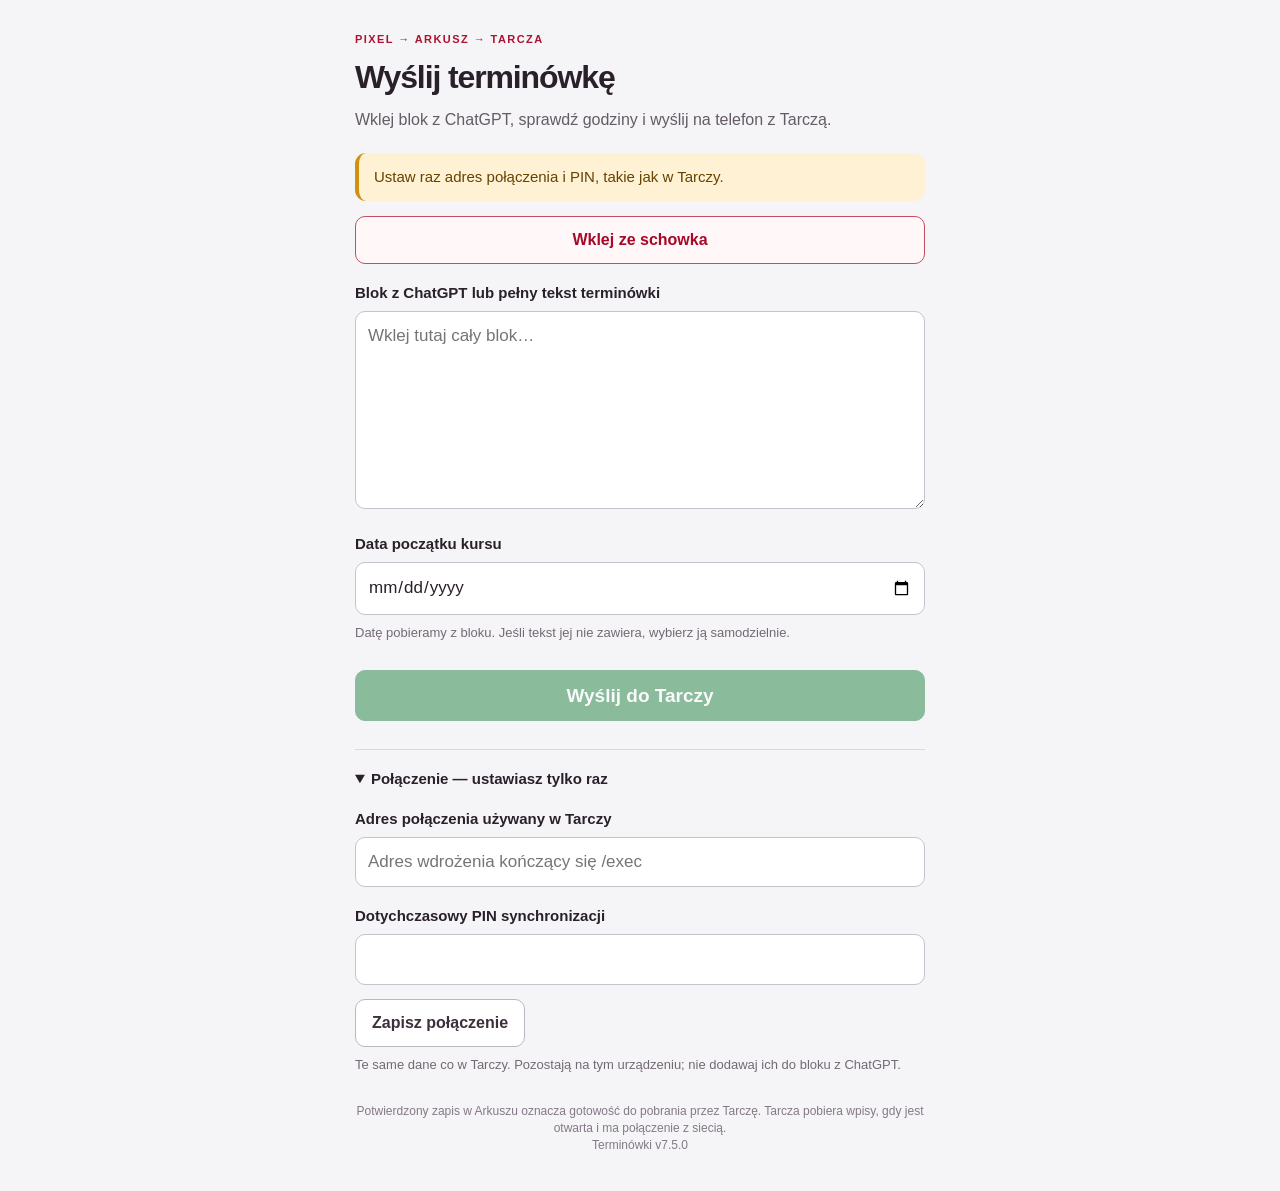
==== terminowki.html @ 328fa508 "feat: add no-hosting Pixel appointment sender v7.5.0" ====
<!DOCTYPE html>
<html lang="pl">
<head>
  <meta charset="UTF-8">
  <meta name="viewport" content="width=device-width, initial-scale=1">
  <meta name="theme-color" content="#b80f2b">
  <meta name="mobile-web-app-capable" content="yes">
  <title>Wyślij terminówkę do Tarczy</title>
  <link rel="manifest" href="manifest-terminowki.json">
  <link rel="icon" href="icon-192.png">
  <link rel="apple-touch-icon" href="icon-192.png">
  <link rel="stylesheet" href="appointments-paste.css?v=7.5.0">
</head>
<body>
  <main>
    <header><span class="eyebrow">PIXEL → ARKUSZ → TARCZA</span><h1>Wyślij terminówkę</h1><p>Wklej blok z ChatGPT, sprawdź godziny i wyślij na telefon z Tarczą.</p></header>
    <p id="pasteStatus" class="status" role="status">Gotowe do wklejenia. Ta strona obsługuje tylko terminówki.</p>
    <form id="pasteForm">
      <button id="pasteClipboard" type="button" class="paste-button">Wklej ze schowka</button>
      <label for="pasteText">Blok z ChatGPT lub pełny tekst terminówki</label>
      <textarea id="pasteText" rows="7" spellcheck="false" maxlength="100000" placeholder="Wklej tutaj cały blok…"></textarea>
      <label for="pasteDate">Data początku kursu</label><input id="pasteDate" type="date">
      <p class="hint">Datę pobieramy z bloku. Jeśli tekst jej nie zawiera, wybierz ją samodzielnie.</p>
      <section id="pastePreview" class="preview" hidden>
        <h2>Sprawdź przed wysłaniem</h2>
        <dl><div><dt>Początek zajętości</dt><dd id="previewStart"></dd></div><div><dt>Odbiór pasażera</dt><dd id="previewPickup"></dd></div><div><dt>Koniec zajętości</dt><dd id="previewEnd"></dd></div></dl>
        <pre id="previewText"></pre>
      </section>
      <button id="pasteSend" type="submit" class="send-button" disabled>Wyślij do Tarczy</button>
      <p id="pasteSendStatus" class="status" hidden aria-hidden="true"></p>
    </form>
    <section id="pasteQueueSection" class="queue" hidden><h2>Czeka na wysłanie</h2><ul id="pasteQueue"></ul><button id="pasteRetry" type="button">Ponów połączenie</button><p class="hint">Nie ma jeszcze potwierdzenia w Arkuszu. Otwórz tę stronę po odzyskaniu sieci.</p></section>
    <details id="pasteConnection"><summary>Połączenie — ustawiasz tylko raz</summary><form id="pasteSettings">
      <label for="connectionUrl">Adres połączenia używany w Tarczy</label><input id="connectionUrl" type="url" autocomplete="off" spellcheck="false" placeholder="Adres wdrożenia kończący się /exec">
      <label for="connectionPin">Dotychczasowy PIN synchronizacji</label><input id="connectionPin" type="password" autocomplete="off">
      <button type="submit">Zapisz połączenie</button><p class="hint">Te same dane co w Tarczy. Pozostają na tym urządzeniu; nie dodawaj ich do bloku z ChatGPT.</p>
    </form></details>
    <footer>Potwierdzony zapis w Arkuszu oznacza gotowość do pobrania przez Tarczę. Tarcza pobiera wpisy, gdy jest otwarta i ma połączenie z siecią.<br>Terminówki v7.5.0</footer>
  </main>
  <script src="appointments-core.js?v=7.5.0"></script><script src="appointments-paste.js?v=7.5.0"></script>
</body>
</html>
---- appointments-paste.css ----
/* Pixel appointment sender v7.5.0 */
:root{font-family:Arial,sans-serif;color:#29202a;background:#f5f4f7;line-height:1.45;color-scheme:light}
*{box-sizing:border-box}body{margin:0}main{width:min(100%,610px);margin:auto;padding:26px 20px 36px}header{margin-bottom:22px}.eyebrow{color:#ad1330;letter-spacing:.13em;font-size:11px;font-weight:800}h1{font-size:32px;letter-spacing:-.035em;line-height:1.15;margin:10px 0}header p{color:#645b64;margin:12px 0;font-size:16px}h2{font-size:18px;margin:0 0 12px}label{display:block;font-weight:700;font-size:15px;margin:18px 0 7px}input,textarea,button{font:inherit}input,textarea{width:100%;border:1px solid #c8c1cb;border-radius:10px;padding:12px;background:white;color:#29202a;font-size:17px}textarea{resize:vertical;min-height:170px}input:read-only{background:#eeebf0}button{border:1px solid #bdb5c0;border-radius:10px;min-height:48px;padding:11px 16px;cursor:pointer;font-weight:700;background:#fff;color:#3b303b;touch-action:manipulation}button:disabled{opacity:.5;cursor:default}button:focus-visible,input:focus-visible,textarea:focus-visible,summary:focus-visible{outline:3px solid #3479b9;outline-offset:3px}.paste-button{width:100%;color:#a50928;border:1px solid #c34f65;background:#fff7f8}.send-button{width:100%;margin-top:18px;background:#218341;border-color:#218341;color:#fff;font-size:19px}.status{border-radius:11px;padding:13px 15px;background:#eeebf1;border-left:4px solid #aaa0ae;font-size:15px}.status[data-kind=ok]{background:#e4f3e8;border-color:#23813f;color:#17582c}.status[data-kind=pending]{background:#fff1d3;border-color:#d29013;color:#654300}.status[data-kind=error]{background:#ffebee;border-color:#c62b42;color:#a00d26}.hint{font-size:13px;color:#746974;margin:9px 0}.preview{background:#fff;border:1px solid #e2d3d8;border-radius:13px;padding:17px;margin-top:20px}dl{margin:0}dl>div{display:flex;flex-wrap:wrap;justify-content:space-between;gap:4px 12px;padding:8px 0;border-bottom:1px solid #eee7ec}dt{color:#6d5e69;font-size:14px}dd{margin:0;font-weight:bold;color:#b10d2b;font-variant-numeric:tabular-nums;font-size:16px}pre{white-space:pre-wrap;overflow-wrap:anywhere;font:700 19px/1.5 Arial,sans-serif;color:#b10d2b;margin:18px 0 0}.queue{padding:16px;border:1px solid #dfbd72;border-radius:12px;background:#fff8e8;margin-top:20px}.queue ul{padding-left:22px}.queue li{margin:8px 0}details{border-top:1px solid #ddd6df;margin-top:28px;padding-top:18px}summary{cursor:pointer;font-weight:bold;font-size:15px}details button{margin-top:14px}footer{font-size:12px;color:#847986;margin-top:28px;text-align:center}[hidden]{display:none!important}@media(max-width:350px){main{padding:20px 14px}h1{font-size:29px}}
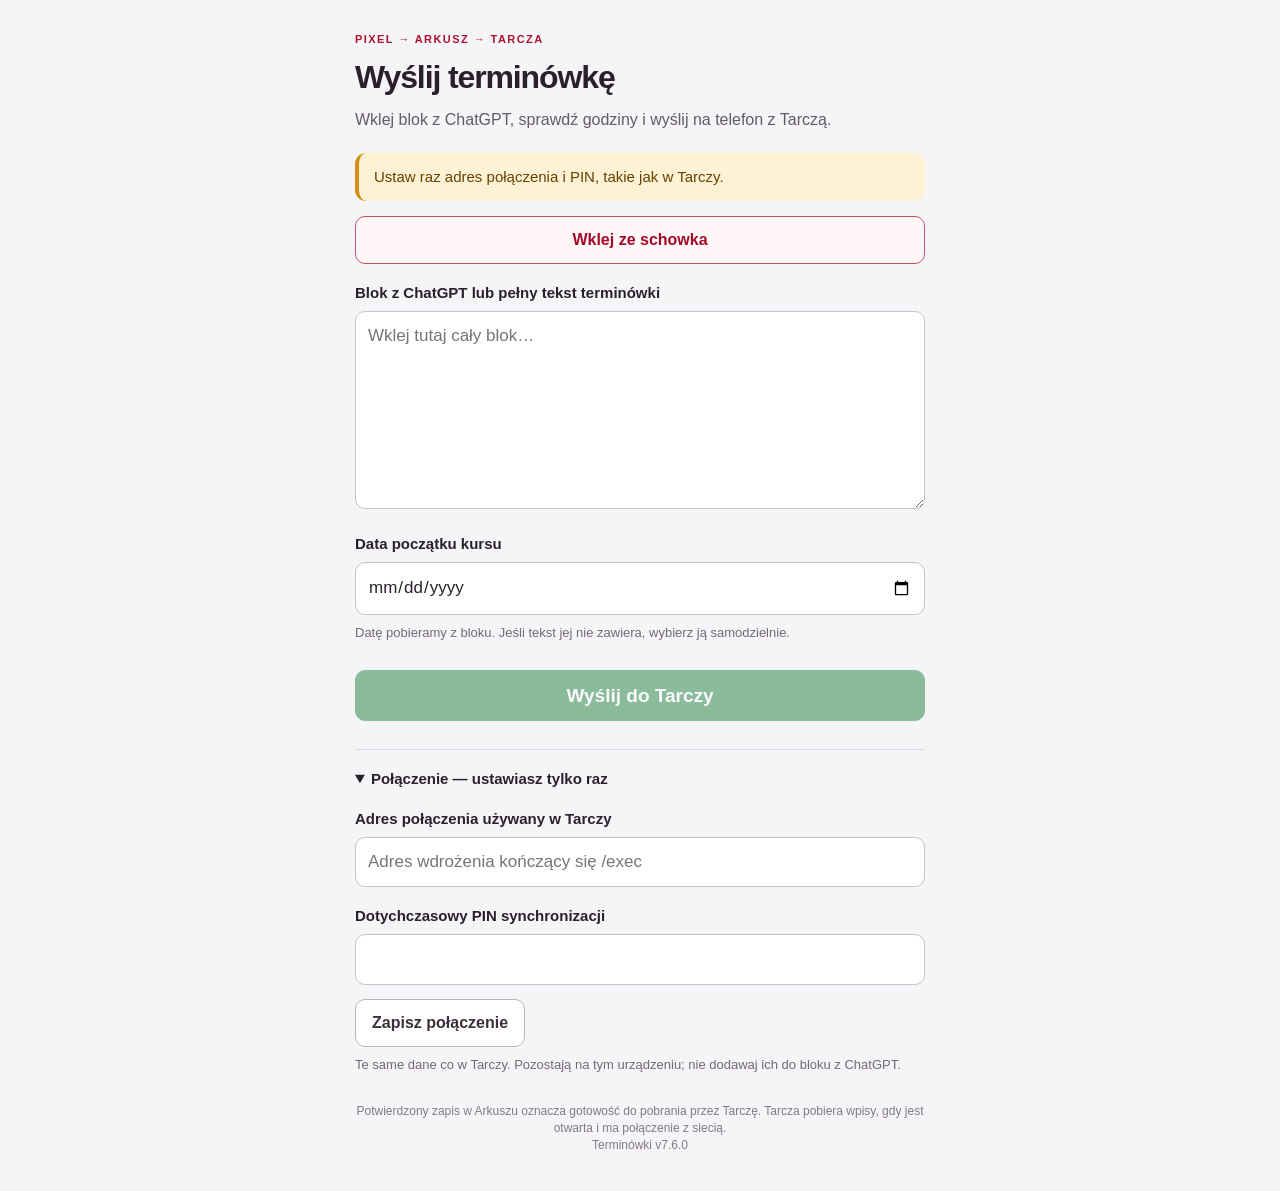
==== commit 91f0db5a: "feat: integrate appointment submission and safe workday refresh v7.6.0" ====
--- a/terminowki.html
+++ b/terminowki.html
@@ -9,7 +9,7 @@
   <link rel="manifest" href="manifest-terminowki.json">
   <link rel="icon" href="icon-192.png">
   <link rel="apple-touch-icon" href="icon-192.png">
-  <link rel="stylesheet" href="appointments-paste.css?v=7.5.0">
+  <link rel="stylesheet" href="appointments-paste.css?v=7.6.0">
 </head>
 <body>
   <main>
@@ -35,8 +35,8 @@
       <label for="connectionPin">Dotychczasowy PIN synchronizacji</label><input id="connectionPin" type="password" autocomplete="off">
       <button type="submit">Zapisz połączenie</button><p class="hint">Te same dane co w Tarczy. Pozostają na tym urządzeniu; nie dodawaj ich do bloku z ChatGPT.</p>
     </form></details>
-    <footer>Potwierdzony zapis w Arkuszu oznacza gotowość do pobrania przez Tarczę. Tarcza pobiera wpisy, gdy jest otwarta i ma połączenie z siecią.<br>Terminówki v7.5.0</footer>
+    <footer>Potwierdzony zapis w Arkuszu oznacza gotowość do pobrania przez Tarczę. Tarcza pobiera wpisy, gdy jest otwarta i ma połączenie z siecią.<br>Terminówki v7.6.0</footer>
   </main>
-  <script src="appointments-core.js?v=7.5.0"></script><script src="appointments-paste.js?v=7.5.0"></script>
+  <script src="appointments-core.js?v=7.6.0"></script><script src="appointments-paste.js?v=7.6.0"></script>
 </body>
 </html>
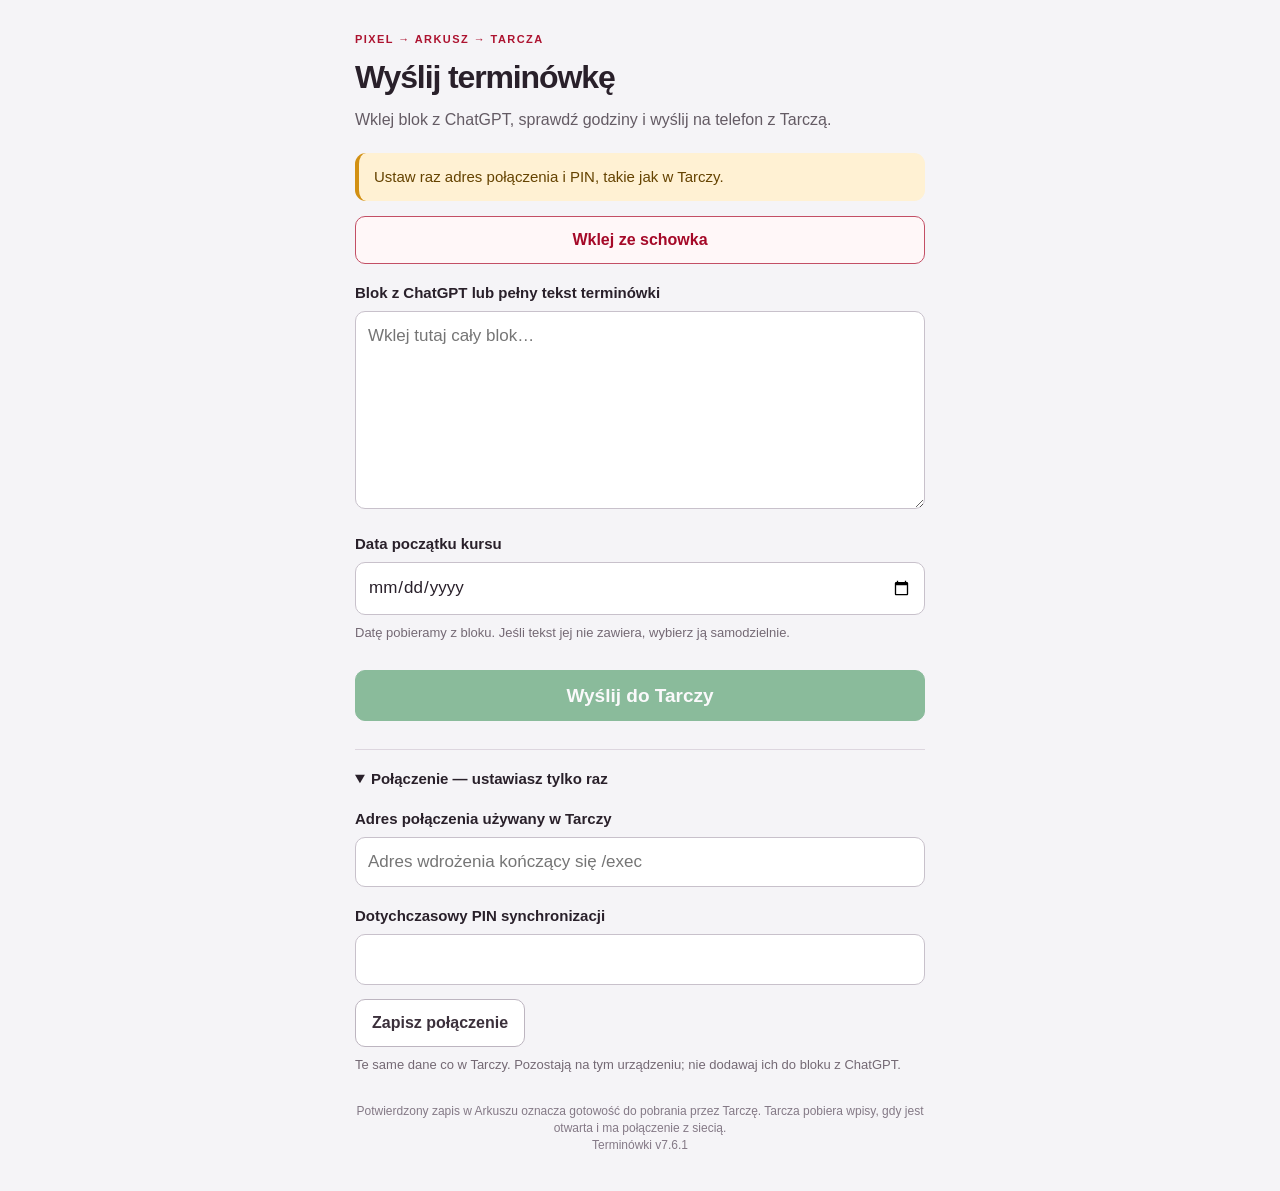
==== commit c185c07c: "fix: compact appointment times and add boundary dots v7.6.1" ====
--- a/terminowki.html
+++ b/terminowki.html
@@ -9,7 +9,7 @@
   <link rel="manifest" href="manifest-terminowki.json">
   <link rel="icon" href="icon-192.png">
   <link rel="apple-touch-icon" href="icon-192.png">
-  <link rel="stylesheet" href="appointments-paste.css?v=7.6.0">
+  <link rel="stylesheet" href="appointments-paste.css?v=7.6.1">
 </head>
 <body>
   <main>
@@ -35,8 +35,8 @@
       <label for="connectionPin">Dotychczasowy PIN synchronizacji</label><input id="connectionPin" type="password" autocomplete="off">
       <button type="submit">Zapisz połączenie</button><p class="hint">Te same dane co w Tarczy. Pozostają na tym urządzeniu; nie dodawaj ich do bloku z ChatGPT.</p>
     </form></details>
-    <footer>Potwierdzony zapis w Arkuszu oznacza gotowość do pobrania przez Tarczę. Tarcza pobiera wpisy, gdy jest otwarta i ma połączenie z siecią.<br>Terminówki v7.6.0</footer>
+    <footer>Potwierdzony zapis w Arkuszu oznacza gotowość do pobrania przez Tarczę. Tarcza pobiera wpisy, gdy jest otwarta i ma połączenie z siecią.<br>Terminówki v7.6.1</footer>
   </main>
-  <script src="appointments-core.js?v=7.6.0"></script><script src="appointments-paste.js?v=7.6.0"></script>
+  <script src="appointments-core.js?v=7.6.1"></script><script src="appointments-paste.js?v=7.6.1"></script>
 </body>
 </html>
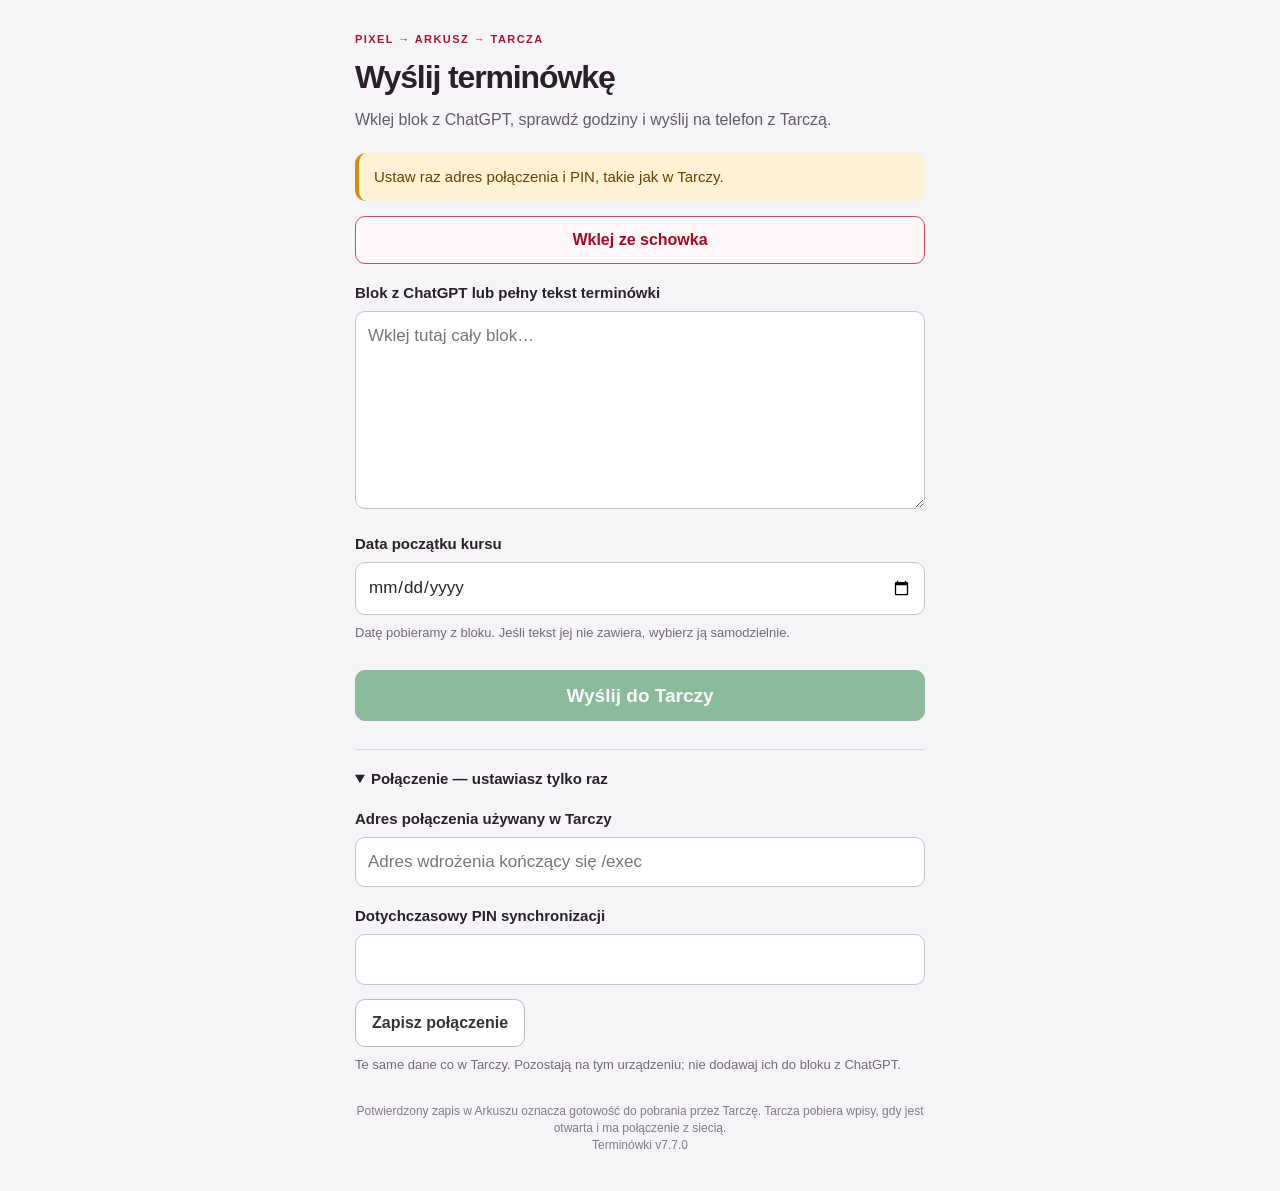
==== commit 0ec5bff0: "feat: add iTaxi identity and selected whole-zloty input in v7.7.0" ====
--- a/terminowki.html
+++ b/terminowki.html
@@ -9,7 +9,7 @@
   <link rel="manifest" href="manifest-terminowki.json">
   <link rel="icon" href="icon-192.png">
   <link rel="apple-touch-icon" href="icon-192.png">
-  <link rel="stylesheet" href="appointments-paste.css?v=7.6.1">
+  <link rel="stylesheet" href="appointments-paste.css?v=7.7.0">
 </head>
 <body>
   <main>
@@ -35,8 +35,8 @@
       <label for="connectionPin">Dotychczasowy PIN synchronizacji</label><input id="connectionPin" type="password" autocomplete="off">
       <button type="submit">Zapisz połączenie</button><p class="hint">Te same dane co w Tarczy. Pozostają na tym urządzeniu; nie dodawaj ich do bloku z ChatGPT.</p>
     </form></details>
-    <footer>Potwierdzony zapis w Arkuszu oznacza gotowość do pobrania przez Tarczę. Tarcza pobiera wpisy, gdy jest otwarta i ma połączenie z siecią.<br>Terminówki v7.6.1</footer>
+    <footer>Potwierdzony zapis w Arkuszu oznacza gotowość do pobrania przez Tarczę. Tarcza pobiera wpisy, gdy jest otwarta i ma połączenie z siecią.<br>Terminówki v7.7.0</footer>
   </main>
-  <script src="appointments-core.js?v=7.6.1"></script><script src="appointments-paste.js?v=7.6.1"></script>
+  <script src="appointments-core.js?v=7.7.0"></script><script src="appointments-paste.js?v=7.7.0"></script>
 </body>
 </html>
